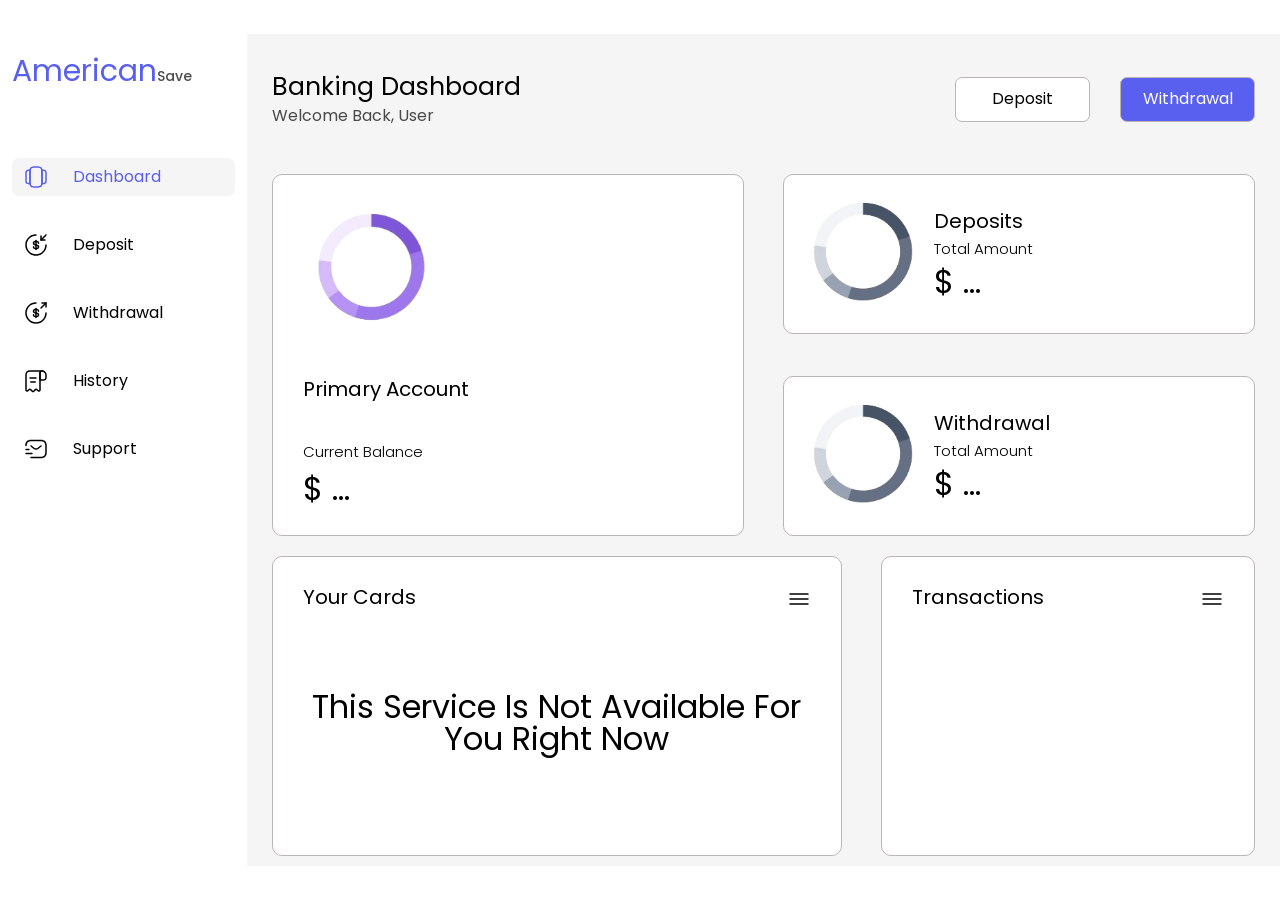
==== dashboard.html @ ace61dd8 "Initial commit" ====
<!DOCTYPE html>
<html lang="en">
<head>
    <meta charset="UTF-8">
    <meta name="viewport" content="width=device-width, initial-scale=1.0">
    <link rel="stylesheet" href="./assets/css/style.css">
    <link rel="preconnect" href="https://fonts.googleapis.com">
<link rel="preconnect" href="https://fonts.gstatic.com" crossorigin>
<link href="https://fonts.googleapis.com/css2?family=Poppins:ital,wght@0,100;0,200;0,300;0,400;0,500;0,600;0,700;0,800;0,900;1,100;1,200;1,300;1,400;1,500;1,600;1,700;1,800;1,900&display=swap" rel="stylesheet">
    <title>American save</title>
</head>
<body class="dash_body">
    <main>
        <section class="nav">
          
            <h1 class="logo">
                American <b>save</b>
            </h1>
            <svg width="24" class="nav_tog" height="24" viewBox="0 0 24 24" xmlns="http://www.w3.org/2000/svg">
                <path d="M21 7.75H3C2.59 7.75 2.25 7.41 2.25 7C2.25 6.59 2.59 6.25 3 6.25H21C21.41 6.25 21.75 6.59 21.75 7C21.75 7.41 21.41 7.75 21 7.75Z" />
                <path d="M21 12.75H3C2.59 12.75 2.25 12.41 2.25 12C2.25 11.59 2.59 11.25 3 11.25H21C21.41 11.25 21.75 11.59 21.75 12C21.75 12.41 21.41 12.75 21 12.75Z" />
                <path d="M21 17.75H3C2.59 17.75 2.25 17.41 2.25 17C2.25 16.59 2.59 16.25 3 16.25H21C21.41 16.25 21.75 16.59 21.75 17C21.75 17.41 21.41 17.75 21 17.75Z" />
                </svg>
            <ul>
                <a href="./dashboard.html">
                    <li class="active">

                        <svg width="24" height="24" viewBox="0 0 24 24"  xmlns="http://www.w3.org/2000/svg">
                            <path d="M13 22.75H11C7.7 22.75 5.71 22.09 5.34 18.74C5.28 18.29 5.25 17.75 5.25 17V7C5.25 6.25 5.28 5.71 5.35 5.23C5.71 1.91 7.7 1.25 11 1.25H13C16.3 1.25 18.29 1.91 18.66 5.26C18.72 5.71 18.75 6.25 18.75 7V17C18.75 17.75 18.72 18.29 18.65 18.77C18.29 22.09 16.3 22.75 13 22.75ZM11 2.75C7.69 2.75 7.06 3.42 6.84 5.42C6.78 5.85 6.75 6.32 6.75 7V17C6.75 17.68 6.78 18.15 6.83 18.55C7.05 20.58 7.69 21.25 11 21.25H13C16.31 21.25 16.94 20.58 17.16 18.58C17.22 18.16 17.25 17.68 17.25 17V7C17.25 6.33 17.22 5.85 17.17 5.45C16.95 3.42 16.31 2.75 13 2.75H11Z" />
                            <path d="M5.67 19.42H5.33C2.24 19.42 1.25 18.43 1.25 15.33V8.67C1.25 5.57 2.24 4.58 5.33 4.58H5.67C5.84 4.58 5.98 4.58 6.14 4.59C6.35 4.6 6.54 4.7 6.67 4.87C6.8 5.04 6.86 5.24 6.83 5.45C6.78 5.85 6.75 6.32 6.75 7V17C6.75 17.68 6.78 18.15 6.83 18.55C6.86 18.76 6.8 18.97 6.67 19.13C6.54 19.29 6.35 19.39 6.14 19.41C5.98 19.42 5.84 19.42 5.67 19.42ZM5.27 6.08C3.08 6.09 2.75 6.44 2.75 8.67V15.33C2.75 17.56 3.08 17.91 5.27 17.92C5.26 17.65 5.25 17.35 5.25 17V7C5.25 6.65 5.26 6.35 5.27 6.08Z" />
                            <path d="M18.67 19.42H18.33C18.16 19.42 18.02 19.42 17.86 19.41C17.65 19.4 17.46 19.3 17.33 19.13C17.2 18.97 17.14 18.76 17.17 18.55C17.23 18.15 17.25 17.67 17.25 17V7C17.25 6.33 17.22 5.85 17.17 5.45C17.14 5.24 17.2 5.03 17.33 4.87C17.46 4.71 17.65 4.61 17.86 4.59C18.02 4.58 18.16 4.58 18.33 4.58H18.67C21.76 4.58 22.75 5.57 22.75 8.67V15.33C22.75 18.43 21.76 19.42 18.67 19.42ZM18.73 6.08C18.74 6.35 18.75 6.65 18.75 7V17C18.75 17.35 18.74 17.65 18.73 17.92C20.92 17.91 21.25 17.56 21.25 15.33V8.67C21.25 6.44 20.92 6.09 18.73 6.08Z" />
                            </svg>
                            
                        Dashboard
                    </li>
                </a>
                <a href="./deposit.html">
                    <li>

                        <svg width="24" height="24" viewBox="0 0 24 24"  xmlns="http://www.w3.org/2000/svg">
                            <path d="M13.05 16.25H11.17C9.84001 16.25 8.75 15.13 8.75 13.75C8.75 13.34 9.09 13 9.5 13C9.91 13 10.25 13.34 10.25 13.75C10.25 14.3 10.66 14.75 11.17 14.75H13.05C13.44 14.75 13.75 14.4 13.75 13.97C13.75 13.43 13.6 13.35 13.26 13.23L10.25 12.18C9.61 11.96 8.75 11.49 8.75 10.02C8.75 8.76999 9.74001 7.73999 10.95 7.73999H12.83C14.16 7.73999 15.25 8.85999 15.25 10.24C15.25 10.65 14.91 10.99 14.5 10.99C14.09 10.99 13.75 10.65 13.75 10.24C13.75 9.68999 13.34 9.23999 12.83 9.23999H10.95C10.56 9.23999 10.25 9.58999 10.25 10.02C10.25 10.56 10.4 10.64 10.74 10.76L13.75 11.81C14.39 12.03 15.25 12.5 15.25 13.97C15.25 15.23 14.26 16.25 13.05 16.25Z" />
                            <path d="M12 17.25C11.59 17.25 11.25 16.91 11.25 16.5V7.5C11.25 7.09 11.59 6.75 12 6.75C12.41 6.75 12.75 7.09 12.75 7.5V16.5C12.75 16.91 12.41 17.25 12 17.25Z" />
                            <path d="M12 22.75C6.07 22.75 1.25 17.93 1.25 12C1.25 6.07 6.07 1.25 12 1.25C12.41 1.25 12.75 1.59 12.75 2C12.75 2.41 12.41 2.75 12 2.75C6.9 2.75 2.75 6.9 2.75 12C2.75 17.1 6.9 21.25 12 21.25C17.1 21.25 21.25 17.1 21.25 12C21.25 11.59 21.59 11.25 22 11.25C22.41 11.25 22.75 11.59 22.75 12C22.75 17.93 17.93 22.75 12 22.75Z" />
                            <path d="M21 7.75H17C16.59 7.75 16.25 7.41 16.25 7V3C16.25 2.59 16.59 2.25 17 2.25C17.41 2.25 17.75 2.59 17.75 3V6.25H21C21.41 6.25 21.75 6.59 21.75 7C21.75 7.41 21.41 7.75 21 7.75Z" />
                            <path d="M16.9999 7.75C16.8099 7.75 16.6199 7.68 16.4699 7.53C16.1799 7.24 16.1799 6.76 16.4699 6.47L21.4699 1.47C21.7599 1.18 22.2399 1.18 22.5299 1.47C22.8199 1.76 22.8199 2.24 22.5299 2.53L17.5299 7.53C17.3799 7.68 17.1899 7.75 16.9999 7.75Z" />
                            </svg>
                            
                        Deposit
                    </li>
                </a>
                <a href="./withdrawal.html">
                    <li>

                        <svg width="24" height="24" viewBox="0 0 24 24"  xmlns="http://www.w3.org/2000/svg">
                            <path d="M13.05 16.25H11.17C9.84001 16.25 8.75 15.13 8.75 13.75C8.75 13.34 9.09 13 9.5 13C9.91 13 10.25 13.34 10.25 13.75C10.25 14.3 10.66 14.75 11.17 14.75H13.05C13.44 14.75 13.75 14.4 13.75 13.97C13.75 13.43 13.6 13.35 13.26 13.23L10.25 12.18C9.61 11.95 8.75 11.49 8.75 10.02C8.75 8.76999 9.74001 7.73999 10.95 7.73999H12.83C14.16 7.73999 15.25 8.85999 15.25 10.24C15.25 10.65 14.91 10.99 14.5 10.99C14.09 10.99 13.75 10.65 13.75 10.24C13.75 9.68999 13.34 9.23999 12.83 9.23999H10.95C10.56 9.23999 10.25 9.58999 10.25 10.02C10.25 10.56 10.4 10.64 10.74 10.76L13.75 11.81C14.39 12.04 15.25 12.5 15.25 13.97C15.25 15.23 14.26 16.25 13.05 16.25Z" />
                            <path d="M12 17.25C11.59 17.25 11.25 16.91 11.25 16.5V7.5C11.25 7.09 11.59 6.75 12 6.75C12.41 6.75 12.75 7.09 12.75 7.5V16.5C12.75 16.91 12.41 17.25 12 17.25Z" />
                            <path d="M12 22.75C6.07 22.75 1.25 17.93 1.25 12C1.25 6.07 6.07 1.25 12 1.25C12.41 1.25 12.75 1.59 12.75 2C12.75 2.41 12.41 2.75 12 2.75C6.9 2.75 2.75 6.9 2.75 12C2.75 17.1 6.9 21.25 12 21.25C17.1 21.25 21.25 17.1 21.25 12C21.25 11.59 21.59 11.25 22 11.25C22.41 11.25 22.75 11.59 22.75 12C22.75 17.93 17.93 22.75 12 22.75Z" />
                            <path d="M22 6.75C21.59 6.75 21.25 6.41 21.25 6V2.75H18C17.59 2.75 17.25 2.41 17.25 2C17.25 1.59 17.59 1.25 18 1.25H22C22.41 1.25 22.75 1.59 22.75 2V6C22.75 6.41 22.41 6.75 22 6.75Z" />
                            <path d="M16.9999 7.75C16.8099 7.75 16.6199 7.68 16.4699 7.53C16.1799 7.24 16.1799 6.76 16.4699 6.47L21.4699 1.47C21.7599 1.18 22.2399 1.18 22.5299 1.47C22.8199 1.76 22.8199 2.24 22.5299 2.53L17.5299 7.53C17.3799 7.68 17.1899 7.75 16.9999 7.75Z" />
                            </svg>
                            
                        Withdrawal
                    </li>
                </a>
                <a href="./history.html">
                    <li>

                        <svg width="24" height="24" viewBox="0 0 24 24"  xmlns="http://www.w3.org/2000/svg">
                            <path d="M19.42 11.75H16C15.59 11.75 15.25 11.41 15.25 11V4.01C15.25 3.27 15.54 2.58 16.06 2.06C16.58 1.54 17.27 1.25 18.01 1.25H18.02C19.27 1.26 20.45 1.75 21.35 2.64C22.25 3.55 22.74 4.75 22.74 6V8.42C22.75 10.41 21.41 11.75 19.42 11.75ZM16.75 10.25H19.42C20.58 10.25 21.25 9.58 21.25 8.42V6C21.25 5.14 20.91 4.32 20.3 3.7C19.69 3.1 18.88 2.76 18.02 2.75C18.02 2.75 18.02 2.75 18.01 2.75C17.68 2.75 17.36 2.88 17.12 3.12C16.88 3.36 16.75 3.67 16.75 4.01V10.25Z" />
                            <path d="M8.99976 23.33C8.52976 23.33 8.08977 23.15 7.75977 22.81L6.09973 21.14C6.00973 21.05 5.86978 21.04 5.76978 21.12L4.05975 22.4C3.52975 22.8 2.82974 22.87 2.22974 22.57C1.62974 22.27 1.25977 21.67 1.25977 21V6C1.25977 2.98 2.98977 1.25 6.00977 1.25H18.0098C18.4198 1.25 18.7598 1.59 18.7598 2C18.7598 2.41 18.4198 2.75 18.0098 2.75C17.3198 2.75 16.7598 3.31 16.7598 4V21C16.7598 21.67 16.3897 22.27 15.7897 22.57C15.1997 22.87 14.4898 22.8 13.9598 22.4L12.2498 21.12C12.1498 21.04 12.0097 21.06 11.9297 21.14L10.2498 22.82C9.90976 23.15 9.46976 23.33 8.99976 23.33ZM5.90973 19.57C6.36973 19.57 6.81973 19.74 7.15973 20.09L8.81976 21.76C8.87976 21.82 8.95976 21.83 8.99976 21.83C9.03976 21.83 9.11975 21.82 9.17975 21.76L10.8597 20.08C11.4797 19.46 12.4598 19.4 13.1498 19.93L14.8497 21.2C14.9597 21.28 15.0597 21.25 15.1097 21.22C15.1597 21.19 15.2498 21.13 15.2498 21V4C15.2498 3.55 15.3597 3.12 15.5497 2.75H5.99976C3.77976 2.75 2.74976 3.78 2.74976 6V21C2.74976 21.14 2.83977 21.2 2.88977 21.23C2.94977 21.26 3.04978 21.28 3.14978 21.2L4.85974 19.92C5.16974 19.69 5.53973 19.57 5.90973 19.57Z" />
                            <path d="M12 9.75H6C5.59 9.75 5.25 9.41 5.25 9C5.25 8.59 5.59 8.25 6 8.25H12C12.41 8.25 12.75 8.59 12.75 9C12.75 9.41 12.41 9.75 12 9.75Z" />
                            <path d="M11.25 13.75H6.75C6.34 13.75 6 13.41 6 13C6 12.59 6.34 12.25 6.75 12.25H11.25C11.66 12.25 12 12.59 12 13C12 13.41 11.66 13.75 11.25 13.75Z" />
                            </svg>
                            
                        History
                    </li>
                </a>
                <a href="./support.html">
                    <li>

                        <svg width="24" height="24" viewBox="0 0 24 24"  xmlns="http://www.w3.org/2000/svg">
                            <path d="M17 21.25H7C6.59 21.25 6.25 20.91 6.25 20.5C6.25 20.09 6.59 19.75 7 19.75H17C19.86 19.75 21.25 18.36 21.25 15.5V8.5C21.25 5.64 19.86 4.25 17 4.25H7C4.14 4.25 2.75 5.64 2.75 8.5C2.75 8.91 2.41 9.25 2 9.25C1.59 9.25 1.25 8.91 1.25 8.5C1.25 4.85 3.35 2.75 7 2.75H17C20.65 2.75 22.75 4.85 22.75 8.5V15.5C22.75 19.15 20.65 21.25 17 21.25Z" />
                            <path d="M11.9998 12.87C11.1598 12.87 10.3098 12.61 9.65978 12.08L6.52978 9.57997C6.20978 9.31997 6.14978 8.84997 6.40978 8.52997C6.66978 8.20997 7.13977 8.14997 7.45977 8.40997L10.5898 10.91C11.3498 11.52 12.6398 11.52 13.3998 10.91L16.5298 8.40997C16.8498 8.14997 17.3298 8.19997 17.5798 8.52997C17.8398 8.84997 17.7898 9.32997 17.4598 9.57997L14.3298 12.08C13.6898 12.61 12.8398 12.87 11.9998 12.87Z" />
                            <path d="M8 17.25H2C1.59 17.25 1.25 16.91 1.25 16.5C1.25 16.09 1.59 15.75 2 15.75H8C8.41 15.75 8.75 16.09 8.75 16.5C8.75 16.91 8.41 17.25 8 17.25Z" />
                            <path d="M5 13.25H2C1.59 13.25 1.25 12.91 1.25 12.5C1.25 12.09 1.59 11.75 2 11.75H5C5.41 11.75 5.75 12.09 5.75 12.5C5.75 12.91 5.41 13.25 5 13.25Z" />
                            </svg>
                            
                        Support
                    </li>
                </a>
            </ul>
        </section>
        <section class="main">


       <section class="top">
        <div class="ids">
            <h1>
                Banking Dashboard
            </h1>
            <p class="user_name">Welcome back, User</p>
        </div>
        <div>
            <a href="./deposit.html">
                Deposit
            </a>
            <a href="./withdrawal.html">
                withdrawal
            </a>
        </div>
       </section> 
      

       <section class="balance">
        <div class="prim_account">
            <img src="./assets/images/laed blue.png" alt="">
            <br>
            <h1>
                Primary account
            </h1>
            <br>
            <p>
                Current balance
            </p>
            <h2 class="total_bal">
                $ ...
            </h2>
        </div>
        <div class="sub">
            <div >
                <img src="./assets/images/laed black.png" alt="">
                
               <section>
                <h1>
                    deposits
                </h1>
            
                <p>
                    total amount
                </p>
                <h2 class="deposit_amount">
                    $ ...
                </h2>
               </section>
            </div>    
            <div >
                <img src="./assets/images/laed black.png" alt="">
                <section>
                    <h1>
                        withdrawal
                    </h1>
                
                    <p>
                        total amount
                    </p>
                    <h2 class="withdrawal_amount">
                        $ ...
                    </h2>
                   </section>
            </div>    
        </div>
       </section>

       <section class="other">
        <section class="card">
            <div>
                <h1>
                    Your Cards
                </h1>

                <svg width="24" height="24" viewBox="0 0 24 24" xmlns="http://www.w3.org/2000/svg">
                    <path d="M21 7.75H3C2.59 7.75 2.25 7.41 2.25 7C2.25 6.59 2.59 6.25 3 6.25H21C21.41 6.25 21.75 6.59 21.75 7C21.75 7.41 21.41 7.75 21 7.75Z" />
                    <path d="M21 12.75H3C2.59 12.75 2.25 12.41 2.25 12C2.25 11.59 2.59 11.25 3 11.25H21C21.41 11.25 21.75 11.59 21.75 12C21.75 12.41 21.41 12.75 21 12.75Z" />
                    <path d="M21 17.75H3C2.59 17.75 2.25 17.41 2.25 17C2.25 16.59 2.59 16.25 3 16.25H21C21.41 16.25 21.75 16.59 21.75 17C21.75 17.41 21.41 17.75 21 17.75Z" />
                    </svg>
                    
            </div>
            <br>
            <br>
            <br>
            <br>
            <br>

            <h2>
                This service is not available for you right now  
            </h2>
        </section>

        <section class="history">
            <div>
                <h1>
                    Transactions
                </h1>
                <svg width="24" height="24" viewBox="0 0 24 24" xmlns="http://www.w3.org/2000/svg">
                    <path d="M21 7.75H3C2.59 7.75 2.25 7.41 2.25 7C2.25 6.59 2.59 6.25 3 6.25H21C21.41 6.25 21.75 6.59 21.75 7C21.75 7.41 21.41 7.75 21 7.75Z" />
                    <path d="M21 12.75H3C2.59 12.75 2.25 12.41 2.25 12C2.25 11.59 2.59 11.25 3 11.25H21C21.41 11.25 21.75 11.59 21.75 12C21.75 12.41 21.41 12.75 21 12.75Z" />
                    <path d="M21 17.75H3C2.59 17.75 2.25 17.41 2.25 17C2.25 16.59 2.59 16.25 3 16.25H21C21.41 16.25 21.75 16.59 21.75 17C21.75 17.41 21.41 17.75 21 17.75Z" />
                    </svg>
            </div>
            <ul>
             
               
            </ul>
        </section>
       </section>




        </section>
    </main>
    <script src="./assets/js/app.js"></script>
    <script src="./assets/js/dashboard.js"></script>
</body>
</html>
---- assets/css/style.css ----
*{
    box-sizing: border-box;
    outline: none;
    list-style: none;
    text-decoration: none;
    box-shadow: none;
    padding: 0;
    margin: 0;
    line-height: 100%;
    border: none;
    font-style: normal;
    font-family: "Poppins", sans-serif;
    text-transform: capitalize;
  }
  




:root{
    /* background colors  */
    --primary-back-gray:#F6F5F5;
    --assent-color-blue:#595FEE;
    --primary-back-white:#fff;

    /* text colors  */
    --primary-text-black:#000;
    --primary-text-white:#fff;
    --primary-text-blue:#595fee;
  }

  /* general design  */

  h1.logo{
    font-weight: 400;
    font-size: 30px;
    /* height: 35px; */
    line-height: 80%;
    display: flex;
    align-items: flex-end;
    height: fit-content;
    color: var(--primary-text-blue);
  }

  h1.logo b{
    font-size: 14px;
    font-weight: 500;
    line-height: 100%;
    opacity: .7;
    color: var(--primary-text-black);
  }


  ::-webkit-scrollbar{
    width: 3px;
    height: 3px;
  }
  ::-webkit-scrollbar-thumb{
    border-radius: 50px;
    background-color: var(--primary-text-blue);
  }


  /* logs design {
 sing up 
 login
 email verification 
  } */


body.logs{
    display: flex;
    width: 100vw;
    min-height: 100vh;
    align-items: center;
    justify-content: center; 
    background-color: var(--primary-back-gray);
    padding: 10px;
}


  form.logs{
    display: flex;
    flex-direction: column;
    padding:  20px 30px;
    background-color: var(--primary-back-white);
    border-radius: 15px;
    gap: 20px;
    /* min-width: 300px; */
  }
  form.logs h2{
    font-size: 25px;
    font-weight: 400;
    text-transform: capitalize;
  }
  form.logs label{
    display: flex;
    flex-direction: column;
    gap: 10px;
    text-transform: capitalize;
  }
  form.logs label input{
    width: 100%;
    height: 40px;
    padding: 5px;
    border-radius: 5px;
    border: 2px solid var(--primary-back-gray);
  }
  form.logs label div.pin{
    display: flex;
    width: 100%;
    justify-content: space-between;
  }
  form.logs label div.pin input{
    width: 20%;
    text-align: center;
  }
  form.logs label.radio{
    display:flex;
    align-items: flex-start;
    flex-direction: row;
    align-items: center;
  }

  form.logs label.radio input{
    display: none;
    width: 10%;
  }

  form.logs label.radio div{
    width: 20px;
    height: 20px;
    border-radius: 30px;
    border: 1px solid var(--primary-back-gray);
    position: relative;
  }
  form.logs label.radio div::after{
    width: 100%;
    height: 100%;
    background-color: var(--assent-color-blue);
    position: absolute;
    content: "";
    border-radius: 50%;
    scale: 0%;
    transition: .11s ease-in-out;
  }
  form.logs label.radio input:checked + div.radio::after{
    scale: 100%;
  }
  form.logs button{
    width: 200px;
    height: 40px;
    border-radius: 5px;
    color: var(--primary-text-blue);
    background-color: var(--primary-back-white);
    border: 2px solid var(--primary-text-blue);
    font-size: 16px;
    text-transform: capitalize;
    font-weight: 400;
    align-self: center;
    transition: .5s ease-in-out;
  }

  form.logs button:hover,
  form.logs button.active{
    background-color: var(--primary-text-blue);
    color: var(--primary-text-white);
  }
  form.logs h3{
    font-size: 10px;
    font-weight: 400;
    align-self: center;
    text-transform: capitalize;
  }








  /* dashboard design */

  body.dash_body{
    display: flex;
    align-items: center;
    justify-content: center;
    height: 100vh;
    width: 100vw;
  }

  main{
    max-width:1280px;
    width: 100vw;
    max-height: 832px;
    height: 100vh;
    background-color: var(--primary-back-gray);
    display: flex;
  }

  main section.nav{
    width: 300px;
    height: 100%;
    background-color: var(--primary-back-white);
    padding: 25px 12px;
    gap: 75px;
    display: flex;
    flex-direction: column;
  }


  main section.nav ul{
    display: flex;
    flex-direction: column;
    gap:30px;
    padding: 0px 0px;
  }

  main section.nav ul li{
    width: 100%;
    padding: 7px 12px ;
    border-radius: 7px;
    gap:25px;
    display: flex;
    align-items: center;
    /* background-color: var(--primary-back-gray); */
    color: var(--primary-text-black);
    transition: .5s ease-in-out;
  }

  main section.nav ul li svg {
    fill:var(--primary-text-black);
    transition: .5s ease-in-out;
  }

  main section.nav ul li.active,
  main section.nav ul li:hover{
    width: 100%;
    padding: 7px 12px ;
    border-radius: 7px;
    gap:25px;
    display: flex;
    align-items: center;
    background-color: var(--primary-back-gray);
    color: var(--primary-text-blue);
  }

  main section.nav ul li.active svg,
  main section.nav ul li:hover svg {
    fill:var(--primary-text-blue);
  }




  


  main .main{
    /* background-color: aqua; */
    overflow-y: auto;
    width: 100%;
    position: relative;
  }


  main .main .top{
    width: 100%;
    display: flex;
    justify-content: space-between;
    padding: 25px;
    height: 130px;
    align-items: center;
  }

  main .main .top div:first-child{
    display: flex;
    flex-direction: column;
    gap:9px;
  }


  main .main .top div:first-child h1{
    font-size: 25px;
    font-weight: 400;
  }

  main .main .top div:first-child p{
    font-size: 16px;
    font-weight: 400;
    opacity: .7;
  }

  main .main .top div:last-child{
    display: flex;
    gap: 30px;
  }
  
  main .main .top div:last-child a{
    display: flex;
    align-items: center;
    width: 135px;
    height: 45px;
    border: 1px solid #BBB5B5;
    border-radius: 7px;
    justify-content: center;
    font-size: 16px;
    font-weight: 400;
  }
  
  main .main .top div:last-child a:first-child{
    background-color: var(--primary-back-white);
    color: var(--primary-text-black);
  }

  main .main .top div:last-child a:last-child{
    background-color: var(--primary-text-blue);
    color: var(--primary-text-white);
  }







  main .balance{
    display: flex;
    padding: 10px 25px;
    justify-content: space-between;
  }

  main .balance div.prim_account{
    border: 1px solid #BBB5B5;
    background-color: var(--primary-back-white);
    padding: 30px;
    border-radius: 10px;
    display: flex;
    flex-direction: column;
    height: 362px;
    justify-content: space-between;
    width: 48%;
    position: relative;
  }

  main .balance div.sub{
    /* border: 1px solid #BBB5B5; */
    /* background-color: var(--primary-back-white); */
    /* padding: 30px; */
    /* border-radius: 10px; */
    display: flex;
    flex-direction: column;
    height: 362px;
    justify-content: space-between;
    width: 48%;
    position: relative;
  }

  main .balance div.sub div{
    border: 1px solid #BBB5B5;
    background-color: var(--primary-back-white);
    padding: 30px 20px;
    border-radius: 10px;
    display: flex;
    flex-direction: row;
    height: 160px;
    justify-content: flex-start;
    width: 100%;
    gap: 10px;
    align-items: center;
    overflow: hidden;
    position: relative;
  }
  main .balance div.sub section{
    display: flex;
    flex-direction: column;
    gap: 10px;
  }

  main .balance div.prim_account img{
    width: 140px;
    height: auto;
  }

  main .balance div.sub img{
    width: 120px;
    height: auto;
  }

  main .balance div h1{
    font-size: 20px;
    font-weight: 400;
  }

  main .balance div p{
    font-size: 15px;
    font-weight: 300;
  }

  main .balance div h2{
    font-size: 32px;
    font-weight: 400;
  }






  main .other{
    display: flex;
    padding: 10px 25px;
    justify-content: space-between;
  }

  main .card{
    width: 58%;
    border: 1px solid #BBB5B5;
    background-color: var(--primary-back-white);
    padding: 30px;
    border-radius: 10px;
    display: flex;
    flex-direction: column;
    height: 300px;
    /* justify-content: space-between; */
    /* width: 48%; */
    position: relative;
  }

  main .card div{
    width: 100%;
    justify-content: space-between;
    align-self: center;
    display: flex;
    flex-direction: row;
  }

  main .card div h1{
    font-size:20px;
    font-weight: 400;
  }

  main .card  h2{
    font-size:32px;
    font-weight: 400;
    text-align: center;
    align-self: center;
    justify-self: center;
  }




  main .history{
    width: 38%;
    border: 1px solid #BBB5B5;
    background-color: var(--primary-back-white);
    padding: 30px;
    border-radius: 10px;
    display: flex;
    flex-direction: column;
    height: 300px;
    gap: 20px;
    /* justify-content: space-between; */
    /* width: 48%; */
    position: relative;
  }

  
  main .history div{
    width: 100%;
    justify-content: space-between;
    align-self: center;
    display: flex;
    flex-direction: row;
  }

  main .history div h1{
    font-size:20px;
    font-weight: 400;
  }


  main .history ul{
    overflow: auto;
    height: 100% ;
    padding-right: 5px;
    /* background-color: #595FEE; */
  }

  main .history ul li{
    width: 100%;
    /* margin-top: 5px; */
    height: 75px;
    /* border-top: 2px solid var(--primary-back-gray); */
    border-bottom: 2px solid var(--primary-back-gray);
    display: flex;
    flex-direction: column;
    gap: 5px;
    position: relative;
    justify-content: center;
  }


  main .history ul li p{
    font-size: 12px;
    font-weight: 300;
    opacity: .7;
    align-self: flex-end;
  }

  main .history ul li h1{
    font-size: 16px;
    font-weight: 300;
    opacity: .7;
  }

  main .history ul li h2{
    font-size: 20px;
    font-weight: 400;
  }

  main .history ul li svg{
    position: absolute;
    bottom: 10px;
    right: 0px;
  }

  main .history ul li svg.deposit{
    fill: green;
  }

  main .history ul li svg.withdrawal{
    fill: red;
  }












  /* deposit design  */

  main .cover{
    width: 100%;
    height: calc(100% - 130px);
    /* background-color: #595FEE; */
    display: flex;
    align-items: center;
    justify-content: center;
  }
  .popup form,
  .edit_account form,
  main .cover form,
  main .cover .pay{
    padding: 35px 20px;
    border-radius: 10px;
    background-color: var(--primary-back-white);
    display: flex;
    flex-direction: column;
    gap: 30px;
    min-width: 280px;
    width: calc(100% - 50px);
  }

  /* .edit_account form h1, */
  .popup form h1,
  main .cover form h1,
  main .cover .pay h1{
    font-size: 30px;
    font-weight: 400;
  }

  .popup form h2,
  .edit_account form h2,
  main .cover form h2,
  main .cover .pay h2{
    font-size: 25px;
    font-weight: 300;
  }

  .popup form label,
  .edit_account form label,
  main .cover form label,
  main .cover .pay label{
    display: flex;
    flex-direction: column;
    gap: 10px;
    font-size: 16px;
    font-weight: 300;
  }

  .popup form p,
  main .cover form p,
  main .cover .pay p{
    font-size: 13px;
    line-height: 130%;

  }

  .popup form label textarea,
  .popup form label input,
  .popup form label select,
  .edit_account form label textarea,
  .edit_account form label select,
  .edit_account form label input,
  main .cover form label textarea,
  main .cover form label input,
  main .cover form label input,
  main .cover .pay label p{
    width: 100%;
    height: 40px;
    padding: 10px;
    border-radius: 5px;
    background-color: var(--primary-back-gray);
    display: flex;
    align-items: center;
    font-weight: 500;
  }

  .edit_account form label textarea,
  main .cover form label textarea{
    height: 150px;
  }

  .popup form button,
  .edit_account form button,
  main .cover form button,
  main .cover .pay button{
    /* width: 200px; */
    width: 200px;
    height: 40px;
    border-radius: 5px;
    color: var(--primary-text-blue);
    background-color: var(--primary-back-white);
    border: 2px solid var(--primary-text-blue);
    font-size: 16px;
    text-transform: capitalize;
    font-weight: 400;
    align-self: center;
    transition: .5s ease-in-out;
  }

  .popup form button:hover,
  .edit_account form button:hover,
  main .cover form button:hover,
  main .cover .pay button:hover{
    background-color: var(--primary-text-blue);
    color: var(--primary-text-white);
  }




  .history.in_history_page{
    height: 95%;
    width: calc(100% - 50px);

  }












  /* admin pages design  */

 
  .row_flow{
    width: 100%;
    height: calc(100% - 130px);
    /* background-color: #595fee; */
    padding: 25px;
    display: flex;
    gap: 3vw;
  }


  .users{
    width: 35vw;
    background-color: var(--primary-back-white);
    border-radius: 10px;
    min-width: 300px;
    padding: 0px;
    height: 100%;
}
.users h1{
    font-size: 25px;
    padding: 10px;
    font-weight: 300;
}
.users div{
    width: 100%;
    padding: 10px;
}

.users div input{
    width: 100%;
    background-color: var(--primary-back-gray);
    border: 1px solid #BBB5B5;
    border-radius: 5px;
    height: 40px;
    padding: 10px;
}

.users ul{
    /* background-color:#595FEE; */
    height: calc(100% - 115px);
    padding: 0px 10px;
    overflow-y: auto;
}

.users ul li{
    width: 100%;
    margin-top: 10px;
    display: flex;
    flex-direction: column;
    gap: 10px;
    padding: 10px;
    border: 2px solid var(--primary-back-gray);
    border-left: 15px solid var(--primary-back-gray);
    transition: .5s ease-in;
}

.users ul li.approved{
  border: 2px solid rgb(36, 161, 36);
  border-left: 15px solid rgb(36, 161, 36);
}
.users ul li:hover{
    border: 2px solid var(--primary-text-blue);
    border-left: 15px solid var(--primary-text-blue);
}

.edit_account p,
.users ul li p{
    font-size: 16px;
    font-weight: 300;
    pointer-events: none;
}

.edit_account p b,
.users ul li p b{
    font-size: 16px;
    font-weight: 500;
    pointer-events: none;
}

.users ul li span{
    align-self: flex-end;
    font-size: 10px;
    font-weight: 300;
    pointer-events: none;
}

.edit_account{
    width: 35vw;
    background-color: var(--primary-back-white);
    border-radius: 10px;
    padding: 10px 10px;
    align-items: center;
    display: flex;
    flex-direction: column;
    /* height: fit-content; */
    gap: 20px;
}

.edit_account h1{
    font-size: 25px;
    padding: 10px;
    font-weight: 300;
}

.edit_account p{
    width: 100%;
    display: flex;
    justify-content: space-between;
}

.edit_account form{
    width: 100%;
    padding: 0;
    gap: 10px;
}

.proof{
    width: 100%;
    height: 280px;
    object-position: center;
    object-fit: contain;
}

.nav_tog{
  display: none;
}







.popup{
  position: absolute;
  z-index: 100;
  background-color: #0000000c;
  width: 100%;
  top: 0;
  height: 100%;
  align-items: center;
  justify-content: center;
  display: flex;
  scale: 0;
}
.popup.active{
  scale: 1;
}

@media screen and (max-width : 900px) {
  


  main{
    max-width:1280px;
    width: 100vw;
    max-height: 120vh;
    height: 100vh;
    background-color: var(--primary-back-gray);
    display: flex;
    flex-direction: column;
  }

  main section.nav{
    width: 100%;
    height: fit-content;
    background-color: var(--primary-back-white);
    padding: 25px 12px;
    gap: 0px;
    display: flex;
    position: relative;
    flex-direction: column;
  }

  .nav_tog{
    display: flex;
    position: absolute;
    right: 12px;
  }
  main section.nav ul{
    display: flex;
    flex-direction: column;
    gap:30px;
    overflow: hidden;
    height: 0px;
    padding: 0px 0px;
  }
  
  main section.nav ul.active{
    padding-top: 20px;
    height: fit-content;
  }

  


}



@media screen and (max-width : 800px) {
     
  main .main .top{
    width: 100%;
    display: flex;
    justify-content: space-between;
    padding: 10px;
    flex-direction: column;
    height: 130px;
    align-items: flex-start;
    gap: 10px;
  }

  

  main .balance{
    display: flex;
    padding: 10px 10px;
    flex-direction: column;
    gap: 30px;
    justify-content: space-between;
  }

  main .balance div.prim_account{
    border: 1px solid #BBB5B5;
    background-color: var(--primary-back-white);
    padding: 30px;
    border-radius: 10px;
    display: flex;
    flex-direction: column;
    height: 362px;
    justify-content: space-between;
    width: 100%;
    position: relative;
  }

  main .balance div.sub{
    /* border: 1px solid #BBB5B5; */
    /* background-color: var(--primary-back-white); */
    /* padding: 30px; */
    /* border-radius: 10px; */
    display: flex;
    flex-direction: column;
    height: 362px;
    justify-content: space-between;
    width: 100%;
    position: relative;
  }
  main .other{
    display: flex;
    flex-direction: column;
    gap: 30px;
    padding: 10px 10px;
    justify-content: space-between;
  }
  main .history{
    width: 100%;
    border: 1px solid #BBB5B5;
    background-color: var(--primary-back-white);
    padding: 30px;
    border-radius: 10px;
    display: flex;
    flex-direction: column;
    height: 600px;
    gap: 20px;
    /* justify-content: space-between; */
    /* width: 48%; */
    position: relative;
  }
  main .card{
    width: 100%;
    border: 1px solid #BBB5B5;
    background-color: var(--primary-back-white);
    padding: 30px;
    border-radius: 10px;
    display: flex;
    flex-direction: column;
    height: 300px;
    /* justify-content: space-between; */
    /* width: 48%; */
    position: relative;
  }

  .edit_account form,
  main .cover form,
  main .cover .pay{
    padding: 35px 20px;
    border-radius: 10px;
    background-color: var(--primary-back-white);
    display: flex;
    flex-direction: column;
    gap: 30px;
    min-width: 280px;
    width: calc(100% - 20px);
  }
  .history.in_history_page {
    height: 700px;
    width: calc(100% - 20px);
}
.row_flow{
  width: 100%;
  height: calc(100vh - 130px);
  /* background-color: #595fee; */
  padding: 10px;
  align-items: center;
  justify-content: center;
  display: flex;
  gap: 3vw;
}

.edit_account{
  width: calc(100vw - 20px);
  position: absolute;
  background-color: var(--primary-back-white);
  border-radius: 10px;
  padding: 10px 10px;
  align-items: center;
  display: flex;
  /* justify-content: center; */
  flex-direction: column;
  /* height: fit-content; */
  gap: 20px;
  scale: 0;
  box-shadow: 0px 0px 200px 10px #a2a2a2;
}
.edit_account.active{
  scale: 1;
}
.users{
  width: calc(100vw - 20px);
  background-color: var(--primary-back-white);
  border-radius: 10px;
  min-width: 300px;
  padding: 0px;
  height: 100%;
}
}


.users ul li.hid,
p.hid,
.hid{
  display: none;
}
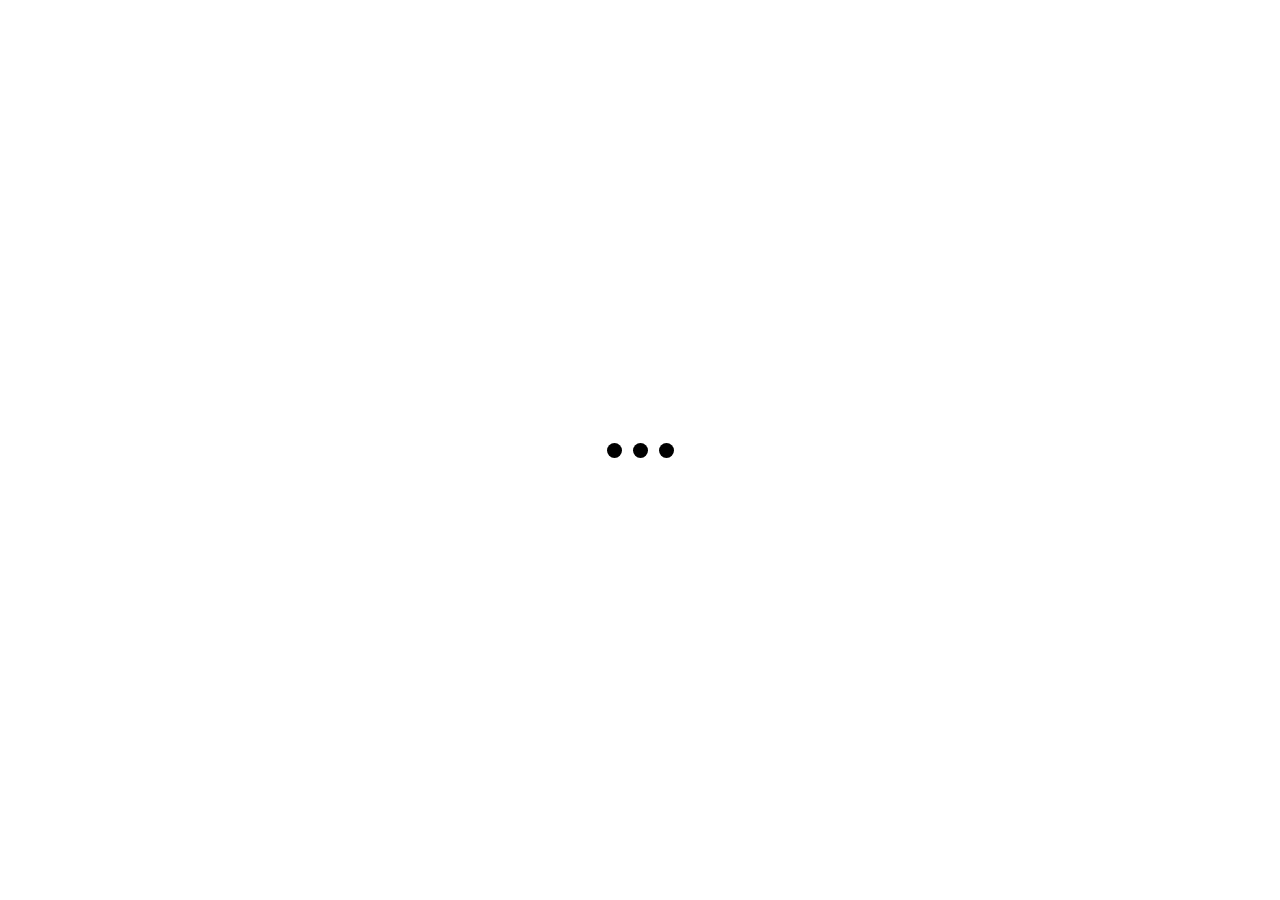
==== commit d2e559c6: "done it again" ====
--- a/dashboard.html
+++ b/dashboard.html
@@ -11,6 +11,7 @@
 </head>
 <body class="dash_body">
     <main>
+   
         <section class="nav">
           
             <h1 class="logo">
@@ -88,7 +89,9 @@
                         Support
                     </li>
                 </a>
+                <div id="google_translate_element" class="lang_init"></div>
             </ul>
+                <!-- <div id="google_translate_element" class="lang_init"></div> -->
         </section>
         <section class="main">
 
@@ -209,7 +212,15 @@
 
         </section>
     </main>
+    <section class="loading_animation">
+        <div class="loader"></div>
+    </section>
     <script src="./assets/js/app.js"></script>
     <script src="./assets/js/dashboard.js"></script>
+
+    
+      
+<script type="text/javascript" src="https://translate.google.com/translate_a/element.js?cb=googleTranslateElementInit"></script>
+<!-- @Irakozemasenge -->
 </body>
 </html>
--- a/assets/css/style.css
+++ b/assets/css/style.css
@@ -188,6 +188,8 @@
     justify-content: center;
     height: 100vh;
     width: 100vw;
+    position: relative;
+    /* top: 0; */
   }
 
   main{
@@ -197,6 +199,7 @@
     height: 100vh;
     background-color: var(--primary-back-gray);
     display: flex;
+    position: relative;
   }
 
   main section.nav{
@@ -215,6 +218,7 @@
     flex-direction: column;
     gap:30px;
     padding: 0px 0px;
+    /* background-color: #000; */
   }
 
   main section.nav ul li{
@@ -1022,4 +1026,105 @@
 p.hid,
 .hid{
   display: none;
+}
+
+
+
+
+.skiptranslate{
+  display: none;
+  margin-left: 15px;
+}
+.goog-te-gadget{
+  display:flex;
+  position: relative;
+  width: 150px;
+  height: 50px;
+  border-radius: 5px;
+  overflow: hidden;
+}
+.goog-te-gadget div select{
+   width: 150px;
+   height: 50px;
+   /* position: absolute;
+   left:0;
+   top:-4px; */
+   background-color: #ffffff;
+   z-index: 10;
+   color: #000;
+   border: 1px solid #fff;
+}
+
+
+.navbar-toggler-icon svg{
+  fill: #fff;
+}
+
+/* 
+
+@media screen and (max-width: 990px) {
+  .goog-te-gadget div select{
+      width: 100%;
+      height: 55px;
+      position: absolute;
+      left:0;
+      top:-4px;
+      background-color: #222;
+      z-index: 10;
+      color: #fff;
+      padding: 0px;
+      border: 0px solid #fff;
+ }
+} */
+
+
+.loading_animation{
+  position: fixed;
+  z-index: 10;
+  width: 100vw;
+  height: 100vh;
+  background-color: #fff;
+  transition: 1s ease-in-out;
+  display: flex;
+  justify-content: center;
+  align-items: center;
+}
+
+.loading_animation.not_active{
+  transform: scale(0);
+}
+
+/* HTML: <div class="loader"></div> */
+.loading_animation .loader {
+  width: 15px;
+  aspect-ratio: 1;
+  position: relative;
+  animation: l9-0 1.5s infinite steps(2);
+}
+.loading_animation .loader::before,
+.loading_animation .loader::after {
+  content: "";
+  position: absolute;
+  inset: 0;
+  border-radius: 50%;
+  background: #000;
+}
+.loading_animation .loader::before {
+  box-shadow: 26px 0;
+  transform: translateX(-26px);
+  animation: l9-1 .75s infinite linear alternate;
+}
+.loading_animation .loader::after {
+  transform: translateX(13px) rotate(0deg) translateX(13px);
+  animation: l9-2 .75s infinite linear alternate;
+}
+@keyframes l9-0 {
+    0% ,49.9% {transform: scale(1)}
+    50%,100%  {transform: scale(-1)}
+}
+@keyframes l9-1 {
+    100%{box-shadow: 52px 0}
+}
+@keyframes l9-2 {
+    100%{transform: translateX(13px) rotate(-180deg) translateX(13px)}
 }
